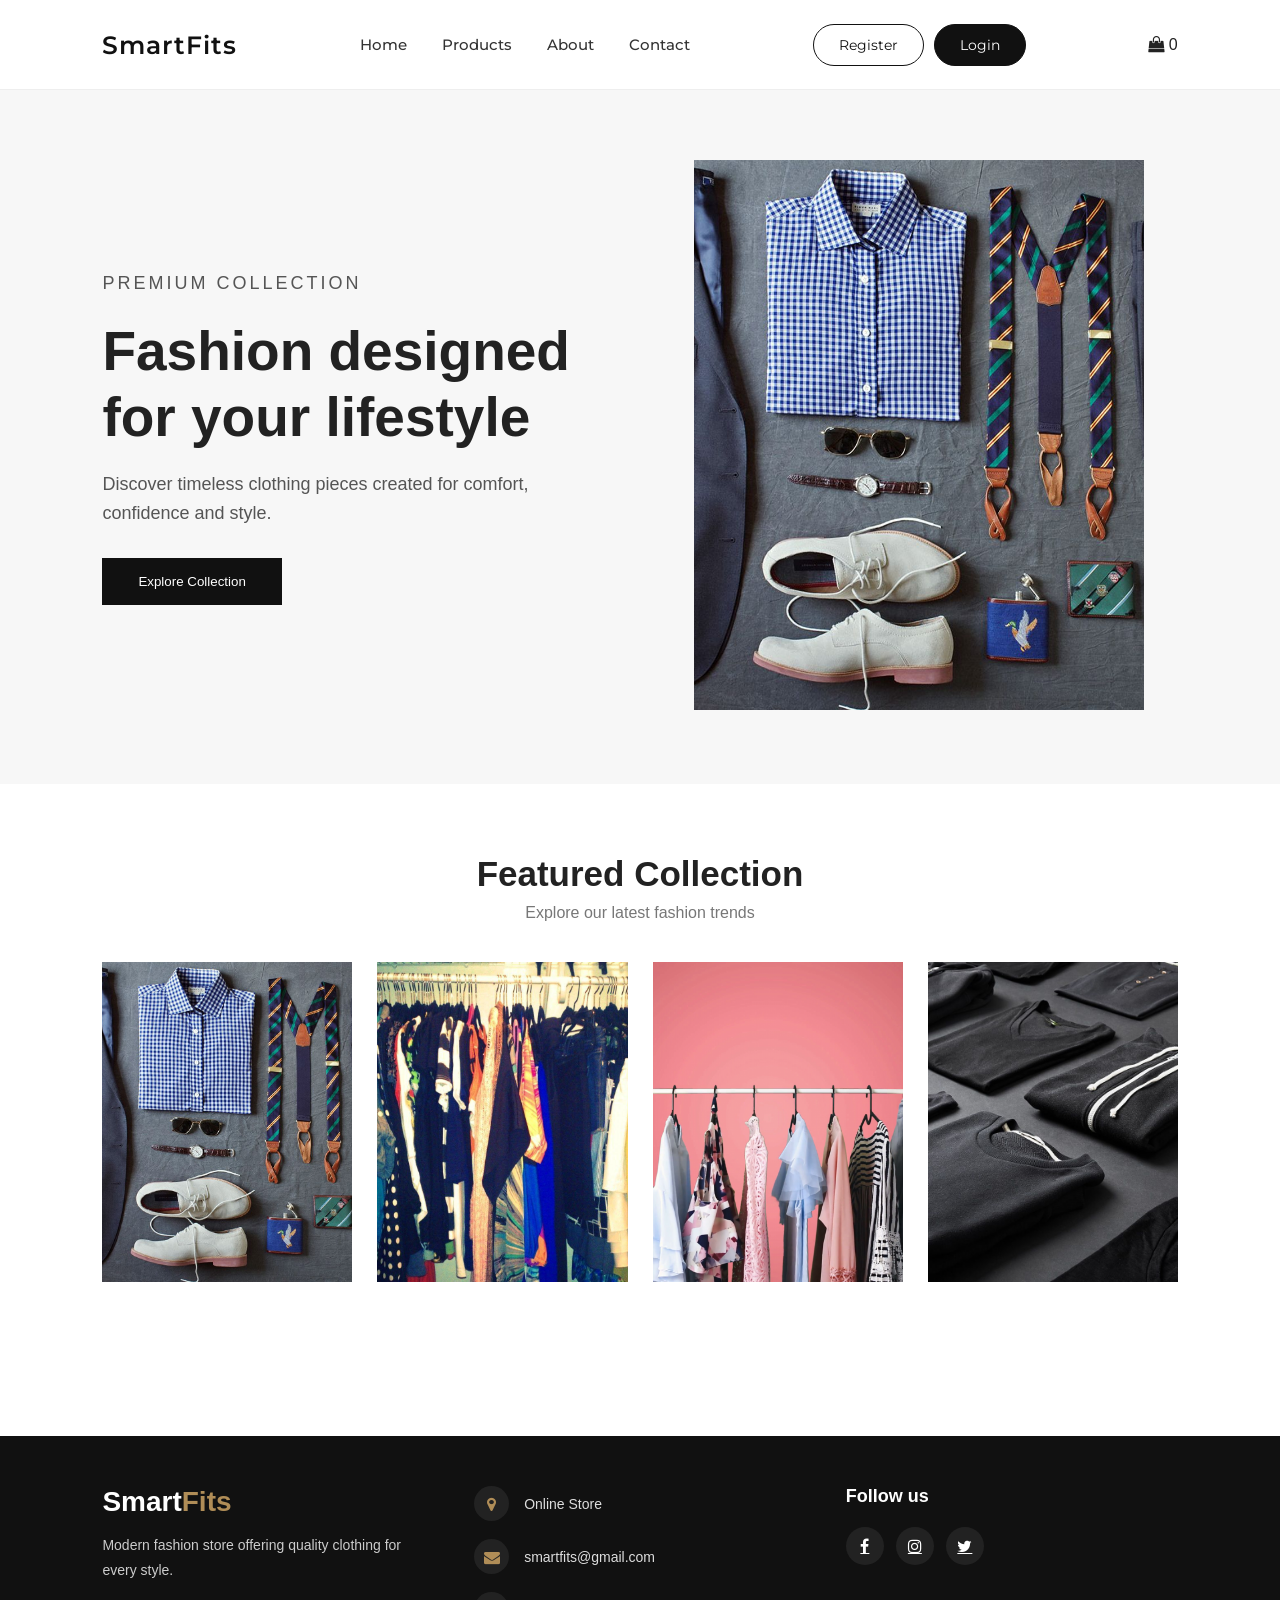
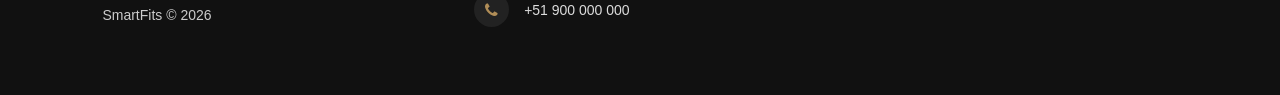
==== index.html @ 20871cf2 "last" ====
<!DOCTYPE html>
<html lang="en">

<head>

    <meta charset="UTF-8">
    <meta name="viewport" content="width=device-width, initial-scale=1.0">

    <title>SmartFits | Online Clothing Store</title>


    <!-- Icons -->
    <link 
    rel="stylesheet" 
    href="https://cdnjs.cloudflare.com/ajax/libs/font-awesome/4.7.0/css/font-awesome.min.css">


    <!-- Styles -->
    <link rel="stylesheet" href="src/styles/navbar.css">
    <link rel="stylesheet" href="src/styles/footer.css">
    <link rel="stylesheet" href="src/styles/styles.css">


</head>


<body>


<header class="header">


    <div class="brand">

        <span>
            SmartFits
        </span>

    </div>



    <nav>

        <ul class="nav_links">


            <li>
                <a href="index.html">
                    Home
                </a>
            </li>


            <li>
                <a href="src/Products.html">
                    Products
                </a>
            </li>


            <li>
                <a href="src/AboutUs.html">
                    About
                </a>
            </li>


            <li>
                <a href="src/Contacts.html">
                    Contact
                </a>
            </li>


        </ul>


    </nav>



    <div class="header-buttons">


        <a href="src/PatientRegistration.html">

            <button class="btn-outline">
                Register
            </button>

        </a>



        <a href="src/Login.html">

            <button class="btn-primary">
                Login
            </button>

        </a>


    </div>



    <div class="cart">

        <i class="fa fa-shopping-bag"></i>

        <span id="cartCount">
            0
        </span>

    </div>


</header>





<section class="hero">


    <div class="hero-content">


        <p class="subtitle">
            PREMIUM COLLECTION
        </p>


        <h1>
            Fashion designed
            for your lifestyle
        </h1>



        <p>
            Discover timeless clothing pieces
            created for comfort, confidence and style.
        </p>



        <a href="src/Products.html">

            <button class="shop-btn">
                Explore Collection
            </button>

        </a>


    </div>




    <div class="hero-image">


        <img 
        src="images/tables.jpg"
        alt="Fashion collection">


    </div>


</section>







<section class="featured">


<h2>
Featured Collection
</h2>


<p>
Explore our latest fashion trends
</p>




<div class="gallery">



<a href="src/Products.html">

<img src="images/tables.jpg">

</a>



<a href="src/Products.html">

<img src="images/tables2.jpg">

</a>




<a href="src/Products.html">

<img src="images/tables3.png">

</a>



<a href="src/Products.html">

<img src="images/tables4.jpg">

</a>



</div>


</section>







<footer class="footer-distributed">


<div class="footer-left">


<h3>
Smart<span>Fits</span>
</h3>


<p class="footer-company-about">

Modern fashion store offering
quality clothing for every style.

</p>


<p class="footer-company-name">

SmartFits © 2026

</p>


</div>





<div class="footer-center">


<div>

<i class="fa fa-map-marker"></i>

<p>
Online Store
</p>

</div>




<div>

<i class="fa fa-envelope"></i>

<p>
smartfits@gmail.com
</p>

</div>




<div>

<i class="fa fa-phone"></i>

<p>
+51 900 000 000
</p>

</div>


</div>






<div class="footer-right">


<h3>
Follow us
</h3>



<div class="footer-icons">


<a href="#">
<i class="fa fa-facebook"></i>
</a>



<a href="#">
<i class="fa fa-instagram"></i>
</a>




<a href="#">
<i class="fa fa-twitter"></i>
</a>



</div>


</div>


</footer>





</body>

</html>
---- src/styles/navbar.css ----
@import url('https://fonts.googleapis.com/css2?family=Montserrat:wght@400;500;600&display=swap');



/* ==========================
   HEADER
========================== */


header {


    width:100%;

    display:flex;

    justify-content:space-between;

    align-items:center;


    padding:25px 8%;


    background:#ffffff;


    border-bottom:1px solid #eeeeee;


    box-sizing:border-box;


}






/* ==========================
   BRAND
========================== */


.brand {


    display:flex;

    align-items:center;

    gap:12px;


}



.brand span {


    font-family:"Montserrat",sans-serif;

    font-size:24px;

    font-weight:600;

    color:#111;


}



.logo {


    width:55px;

    height:55px;

    object-fit:contain;

}





/* ==========================
   NAVIGATION
========================== */


.nav_links {


    list-style:none;

    display:flex;

    gap:35px;

    margin:0;

    padding:0;


}



.nav_links li a {


    font-family:"Montserrat",sans-serif;


    color:#333;


    font-size:15px;


    font-weight:500;


    text-decoration:none;


    transition:.3s;


}



.nav_links li a:hover {


    color:#b08d57;


}





/* ==========================
   BUTTONS
========================== */


.header-buttons {


    display:flex;

    gap:15px;


}





.header-buttons button {


    font-family:"Montserrat",sans-serif;


    padding:11px 25px;


    border-radius:25px;


    cursor:pointer;


    font-size:14px;


    transition:.3s;


}






.btn-outline {


    background:white;


    border:1px solid #111;


    color:#111;


}





.btn-outline:hover {


    background:#111;

    color:white;


}






.btn-primary {


    background:#111;


    color:white;


    border:1px solid #111;


}




.btn-primary:hover {


    background:#b08d57;


    border-color:#b08d57;


}






/* ==========================
   RESPONSIVE
========================== */


@media(max-width:900px){


header{


    flex-direction:column;

    gap:25px;


}



.nav_links{


    flex-wrap:wrap;

    justify-content:center;


}



.header-buttons{


    justify-content:center;


}



}
---- src/styles/footer.css ----
@import url('https://fonts.googleapis.com/css2?family=Montserrat:wght@400;500;600&display=swap');



/* ==========================
   FOOTER
========================== */


.footer-distributed {


    width:100%;


    background:#111;


    color:white;


    padding:50px 8%;


    display:flex;


    justify-content:space-between;


    align-items:flex-start;


    gap:40px;


    box-sizing:border-box;


    margin-top:80px;


    font-family:"Montserrat",sans-serif;


}






/* LEFT */


.footer-left {


    flex:1;


}



.footer-left h3 {


    font-size:28px;


    font-weight:600;


    margin-bottom:15px;


    color:white;


}




.footer-left h3 span {


    color:#b08d57;


}




.footer-left p {


    color:#cccccc;


    font-size:14px;


    line-height:1.8;


}






/* CENTER */


.footer-center {


    flex:1;


}



.footer-center div {


    display:flex;


    align-items:center;


    margin-bottom:18px;


}




.footer-center i {


    width:35px;


    height:35px;


    display:flex;


    justify-content:center;


    align-items:center;


    background:#222;


    border-radius:50%;


    margin-right:15px;


    color:#b08d57;


}



.footer-center p {


    color:#ddd;


    font-size:14px;


}







/* RIGHT */


.footer-right {


    flex:1;


}



.footer-right h3 {


    color:white;


    font-size:18px;


    margin-bottom:20px;


}



.footer-right p {


    color:#ccc;


    line-height:1.7;


}







/* SOCIAL ICONS */


.footer-icons {


    display:flex;


    gap:12px;


    margin-top:20px;


}



.footer-icons a {


    width:38px;


    height:38px;


    display:flex;


    align-items:center;


    justify-content:center;


    border-radius:50%;


    background:#222;


    color:white;


    transition:.3s;


}



.footer-icons a:hover {


    background:#b08d57;


}








/* LINKS */


.footer-links {


    display:flex;


    gap:20px;


}



.footer-links a {


    color:#ddd;


    text-decoration:none;


    font-size:14px;


}



.footer-links a:hover {


    color:#b08d57;


}







.footer-company-name {


    margin-top:20px;


    color:#888;


    font-size:13px;


}








/* ==========================
   RESPONSIVE
========================== */


@media(max-width:850px){



.footer-distributed {


    flex-direction:column;


    text-align:center;


    align-items:center;


}



.footer-center div {


    justify-content:center;


}



.footer-links {


    justify-content:center;


}



.footer-icons {


    justify-content:center;


}


}
---- src/styles/styles.css ----
/* =========================
   GENERAL
========================= */


*{
    margin:0;
    padding:0;
    box-sizing:border-box;
    font-family:'Arial', sans-serif;
}


body{

    background:#ffffff;
    color:#222;

}




/* =========================
   HEADER
========================= */


.header{

    width:100%;
    min-height:90px;

    display:flex;
    align-items:center;
    justify-content:space-between;

    padding:0 8%;

    background:white;

    border-bottom:1px solid #eee;

}



.brand{

    display:flex;
    align-items:center;
    gap:15px;

}



.brand span{

    font-size:25px;
    font-weight:600;
    letter-spacing:1px;

}





.nav_links{

    display:flex;
    gap:35px;

    list-style:none;

}



.nav_links a{

    text-decoration:none;
    color:#222;

    font-size:15px;

    transition:.3s;

}



.nav_links a:hover{

    color:#b08d57;

}





.header-buttons{

    display:flex;
    gap:10px;

}




button{

    cursor:pointer;

}






/* =========================
   HEADER BUTTONS
========================= */


.btn-outline{


    background:white;

    color:#111;

    border:1px solid #111;

    padding:12px 25px;

    transition:.35s ease;

}



.btn-outline:hover{


    background:#111;

    color:white;

    transform:translateY(-3px);

    box-shadow:0 8px 18px rgba(0,0,0,.15);


}







.btn-primary{


    background:#111;

    color:white;

    border:1px solid #111;

    padding:12px 28px;

    transition:.35s ease;


}




.btn-primary:hover{


    background:white;

    color:#111;

    transform:translateY(-3px);

    box-shadow:0 8px 18px rgba(0,0,0,.15);


}







/* =========================
   HERO
========================= */


.hero{


display:flex;

align-items:center;

justify-content:space-between;


padding:70px 8%;

background:#f7f7f7;


gap:40px;


}





.hero-content{

width:45%;

}




.subtitle{


letter-spacing:3px;

font-size:13px;

color:#888;


}





.hero h1{


font-size:55px;

line-height:1.2;

font-weight:600;

margin:20px 0;


}




.hero p{


font-size:18px;

color:#555;

line-height:1.6;


}






.shop-btn{


margin-top:30px;

background:#111;

color:white;

border:1px solid #111;

padding:15px 35px;

cursor:pointer;

transition:.35s ease;


}




.shop-btn:hover{


background:white;

color:#111;

transform:translateY(-4px);

box-shadow:0 10px 25px rgba(0,0,0,.18);


}








.hero-image{

width:45%;

}





.hero-image img{


width:100%;

max-width:450px;

height:550px;

object-fit:cover;

transition:.4s;


}





.hero-image img:hover{


transform:scale(1.02);


}









/* =========================
   FEATURED
========================= */


.featured{


padding:70px 8%;

text-align:center;


}





.featured h2{


font-size:35px;


}





.featured p{


color:#777;

margin:10px;


}






.gallery{


display:grid;

grid-template-columns:repeat(4,1fr);

gap:25px;

margin-top:40px;


}





.gallery img{


width:100%;

height:320px;

object-fit:cover;

transition:.35s;


}




.gallery img:hover{


transform:scale(1.05);

filter:brightness(.95);


}









/* =========================
   TABLETS
========================= */


@media(max-width:1000px){



.header{


padding:0 5%;


}




.nav_links{


gap:20px;


}





.hero{


padding:60px 5%;


}





.hero h1{


font-size:45px;


}




.hero-image img{


height:450px;


}




.gallery{


grid-template-columns:repeat(2,1fr);


}



}









/* =========================
   MOBILE
========================= */


@media(max-width:700px){



.header{


height:auto;

padding:20px;

flex-wrap:wrap;


}




.brand span{


font-size:22px;


}






.nav_links{


display:none;

width:100%;

flex-direction:column;

text-align:center;

gap:20px;

padding:25px 0;


}





.header nav.active .nav_links{


display:flex;


}







.header-buttons{


width:100%;

justify-content:center;

margin-top:15px;


}





.btn-outline,
.btn-primary{


padding:10px 20px;

font-size:14px;


}








.hero{


flex-direction:column;

text-align:center;

padding:50px 20px;


}





.hero-content{


width:100%;


}





.subtitle{


font-size:12px;


}




.hero h1{


font-size:38px;


}





.hero p{


font-size:16px;


}





.hero-image{


width:100%;


}





.hero-image img{


width:100%;

height:400px;


}







.featured{


padding:50px 20px;


}






.featured h2{


font-size:30px;


}







.gallery{


grid-template-columns:1fr;

gap:20px;


}






.gallery img{


height:350px;


}



}
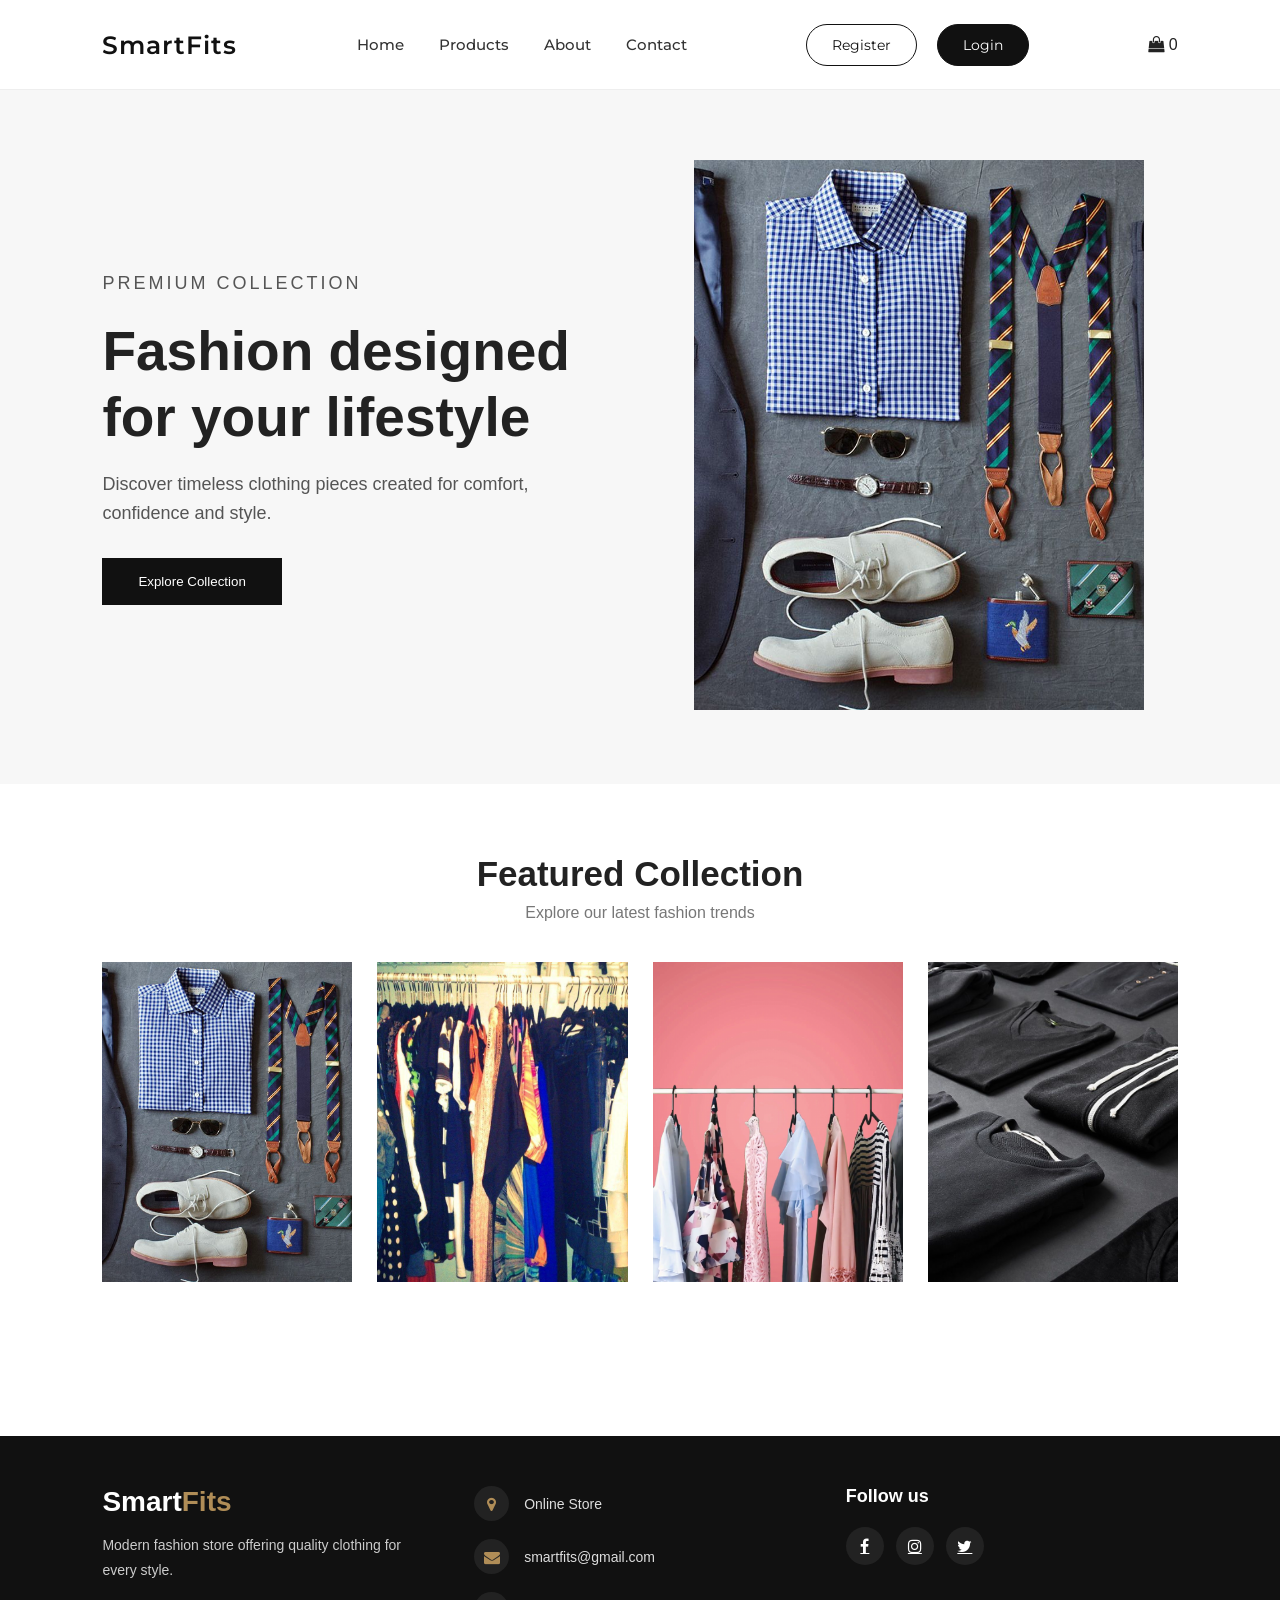
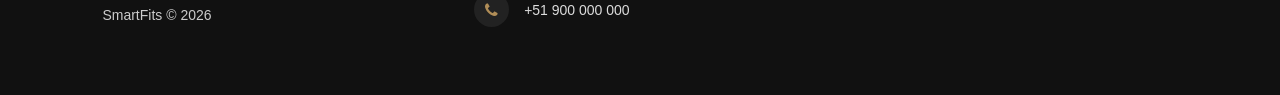
==== commit 0035c6db: "login funciionall yei" ====
--- a/index.html
+++ b/index.html
@@ -1,122 +1,107 @@
 <!DOCTYPE html>
 <html lang="en">
-
 <head>
 
-    <meta charset="UTF-8">
-    <meta name="viewport" content="width=device-width, initial-scale=1.0">
-
-    <title>SmartFits | Online Clothing Store</title>
-
-
-    <!-- Icons -->
-    <link 
-    rel="stylesheet" 
-    href="https://cdnjs.cloudflare.com/ajax/libs/font-awesome/4.7.0/css/font-awesome.min.css">
-
-
-    <!-- Styles -->
-    <link rel="stylesheet" href="src/styles/navbar.css">
-    <link rel="stylesheet" href="src/styles/footer.css">
-    <link rel="stylesheet" href="src/styles/styles.css">
-
-
+<meta charset="UTF-8">
+<meta name="viewport" content="width=device-width, initial-scale=1.0">
+
+<title>SmartFits | Online Clothing Store</title>
+
+<link rel="stylesheet" href="https://cdnjs.cloudflare.com/ajax/libs/font-awesome/4.7.0/css/font-awesome.min.css">
+
+<link rel="stylesheet" href="src/styles/navbar.css">
+<link rel="stylesheet" href="src/styles/footer.css">
+<link rel="stylesheet" href="src/styles/styles.css">
+
+<style>
+
+.user-area{
+    display:flex;
+    align-items:center;
+    gap:20px;
+}
+
+
+.user-profile{
+    display:flex;
+    align-items:center;
+    gap:8px;
+    font-size:15px;
+    color:#222;
+    white-space:nowrap;
+}
+
+.logout-btn{
+
+    background:white;
+    border: 1px solid #ddd !important;
+    padding:12px 28px;
+    border-radius:25px;
+    cursor:pointer;
+    transition:.3s;
+
+}
+
+
+.logout-btn:hover{
+
+    background:#111;
+    color:white;
+
+}
+
+</style>
 </head>
-
-
 <body>
-
-
 <header class="header">
-
-
-    <div class="brand">
-
-        <span>
-            SmartFits
-        </span>
-
-    </div>
-
-
-
-    <nav>
-
-        <ul class="nav_links">
-
-
-            <li>
-                <a href="index.html">
-                    Home
-                </a>
-            </li>
-
-
-            <li>
-                <a href="src/Products.html">
-                    Products
-                </a>
-            </li>
-
-
-            <li>
-                <a href="src/AboutUs.html">
-                    About
-                </a>
-            </li>
-
-
-            <li>
-                <a href="src/Contacts.html">
-                    Contact
-                </a>
-            </li>
-
-
-        </ul>
-
-
-    </nav>
-
-
-
-    <div class="header-buttons">
-
-
-        <a href="src/PatientRegistration.html">
-
-            <button class="btn-outline">
-                Register
-            </button>
-
-        </a>
-
-
-
-        <a href="src/Login.html">
-
-            <button class="btn-primary">
-                Login
-            </button>
-
-        </a>
-
-
-    </div>
-
-
-
-    <div class="cart">
-
-        <i class="fa fa-shopping-bag"></i>
-
-        <span id="cartCount">
-            0
-        </span>
-
-    </div>
-
-
+<div class="brand">
+<span>
+SmartFits
+</span>
+</div>
+<nav>
+<ul class="nav_links">
+<li>
+<a href="index.html">
+Home
+</a>
+</li>
+<li>
+<a href="src/Products.html">
+Products
+</a>
+</li>
+<li>
+<a href="src/AboutUs.html">
+About
+</a>
+</li>
+<li>
+<a href="src/Contacts.html">
+Contact
+</a>
+</li>
+</ul>
+</nav>
+
+<div class="header-buttons user-area" id="userArea">
+<a href="src/PatientRegistration.html">
+<button class="btn-outline">
+Register
+</button>
+</a>
+<a href="src/Login.html">
+<button class="btn-primary">
+Login
+</button>
+</a>
+</div>
+<div class="cart">
+<i class="fa fa-shopping-bag"></i>
+<span id="cartCount">
+0
+</span>
+</div>
 </header>
 
 
@@ -126,56 +111,52 @@
 <section class="hero">
 
 
-    <div class="hero-content">
-
-
-        <p class="subtitle">
-            PREMIUM COLLECTION
-        </p>
-
-
-        <h1>
-            Fashion designed
-            for your lifestyle
-        </h1>
-
-
-
-        <p>
-            Discover timeless clothing pieces
-            created for comfort, confidence and style.
-        </p>
-
-
-
-        <a href="src/Products.html">
-
-            <button class="shop-btn">
-                Explore Collection
-            </button>
-
-        </a>
-
-
-    </div>
-
-
-
-
-    <div class="hero-image">
-
-
-        <img 
-        src="images/tables.jpg"
-        alt="Fashion collection">
-
-
-    </div>
+<div class="hero-content">
+
+
+<p class="subtitle">
+PREMIUM COLLECTION
+</p>
+
+
+<h1>
+Fashion designed
+for your lifestyle
+</h1>
+
+
+
+<p>
+Discover timeless clothing pieces created for comfort, confidence and style.
+</p>
+
+
+
+<a href="src/Products.html">
+
+<button class="shop-btn">
+Explore Collection
+</button>
+
+</a>
+
+
+</div>
+
+
+
+<div class="hero-image">
+
+
+<img 
+src="images/tables.jpg"
+alt="Fashion collection">
+
+
+</div>
 
 
 </section>
-
-
 
 
 
@@ -195,42 +176,27 @@
 
 
 
-
 <div class="gallery">
 
 
-
-<a href="src/Products.html">
-
+<a href="src/Products.html">
 <img src="images/tables.jpg">
-
-</a>
-
-
-
-<a href="src/Products.html">
-
+</a>
+
+
+<a href="src/Products.html">
 <img src="images/tables2.jpg">
-
-</a>
-
-
-
-
-<a href="src/Products.html">
-
+</a>
+
+
+<a href="src/Products.html">
 <img src="images/tables3.png">
-
-</a>
-
-
-
-<a href="src/Products.html">
-
+</a>
+
+
+<a href="src/Products.html">
 <img src="images/tables4.jpg">
-
-</a>
-
+</a>
 
 
 </div>
@@ -256,22 +222,16 @@
 
 
 <p class="footer-company-about">
-
-Modern fashion store offering
-quality clothing for every style.
-
+Modern fashion store offering quality clothing for every style.
 </p>
 
 
 <p class="footer-company-name">
-
 SmartFits © 2026
-
-</p>
-
-
-</div>
-
+</p>
+
+
+</div>
 
 
 
@@ -291,7 +251,6 @@
 
 
 
-
 <div>
 
 <i class="fa fa-envelope"></i>
@@ -317,7 +276,6 @@
 
 
 </div>
-
 
 
 
@@ -331,7 +289,6 @@
 </h3>
 
 
-
 <div class="footer-icons">
 
 
@@ -340,20 +297,16 @@
 </a>
 
 
-
 <a href="#">
 <i class="fa fa-instagram"></i>
 </a>
 
 
-
-
 <a href="#">
 <i class="fa fa-twitter"></i>
 </a>
 
 
-
 </div>
 
 
@@ -366,6 +319,62 @@
 
 
 
+<script>
+
+
+const userArea = document.getElementById("userArea");
+
+
+const currentUser = JSON.parse(
+localStorage.getItem("currentUser")
+);
+
+
+
+if(currentUser){
+
+
+userArea.innerHTML = `
+
+<div class="user-profile">
+
+<i class="fa fa-user"></i>
+
+<span>
+${currentUser.name}
+</span>
+
+</div>
+
+
+<button class="logout-btn" id="logout">
+Logout
+</button>
+
+`;
+
+
+
+document
+.getElementById("logout")
+.addEventListener("click",()=>{
+
+
+localStorage.removeItem("currentUser");
+
+
+window.location.reload();
+
+
+});
+
+
+}
+
+
+</script>
+
+
+
 </body>
-
 </html>
--- a/src/styles/navbar.css
+++ b/src/styles/navbar.css
@@ -303,4 +303,65 @@
 
 
 
+.username{
+
+    display:flex;
+    align-items:center;
+    font-size:15px;
+    font-weight:600;
+    color:#222;
+
+}
+
+
+.username i{
+    font-size:18px;
+}
+
+
+
+#userArea{
+
+    display:flex;
+    align-items:center;
+
+}
+
+
+
+#userArea button{
+
+    cursor:pointer;
+
+    border-radius:25px;
+
+    transition:.3s ease;
+
+}
+
+
+
+#userArea .btn-outline{
+
+    background:white;
+
+    color:#222;
+
+    border:1px solid #222;
+
+    padding:10px 22px;
+
+}
+
+
+
+#userArea .btn-outline:hover{
+
+    background:#111;
+
+    color:white;
+
+    transform:translateY(-2px);
+
+}
 }
